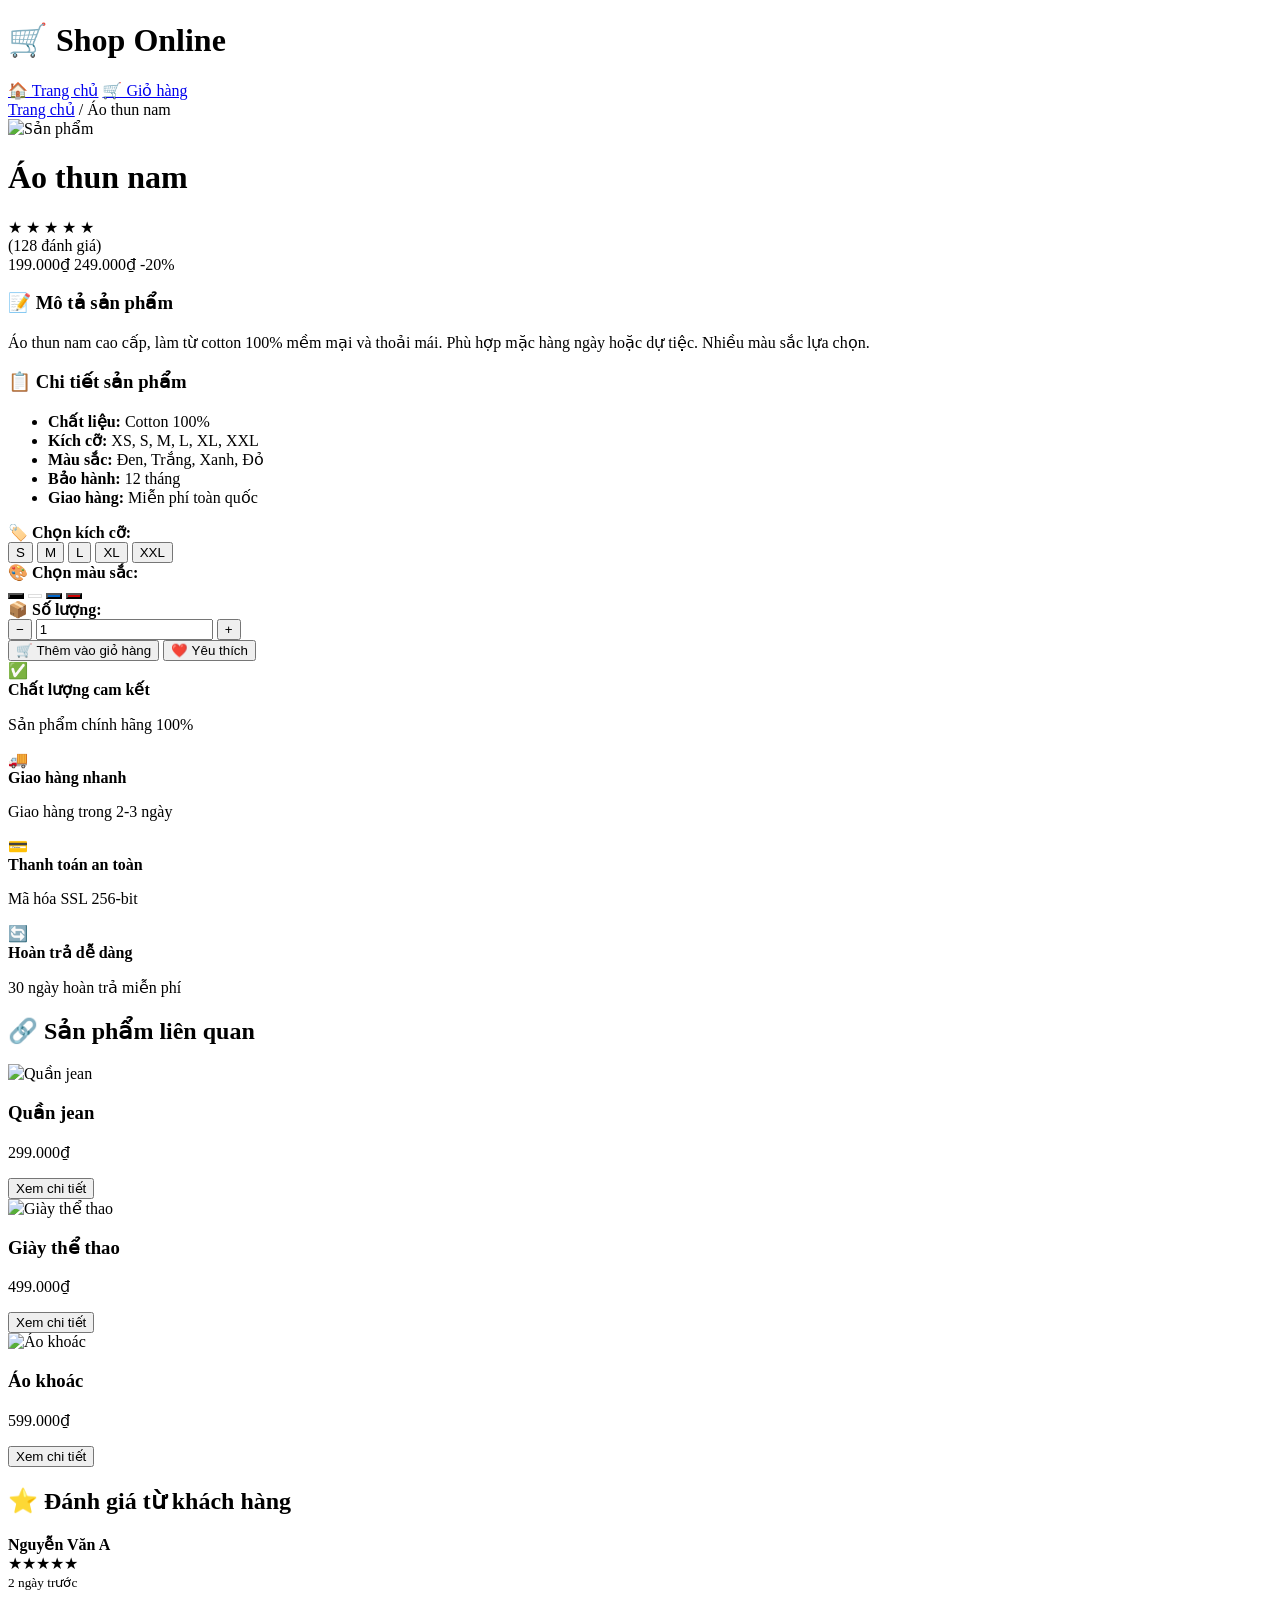
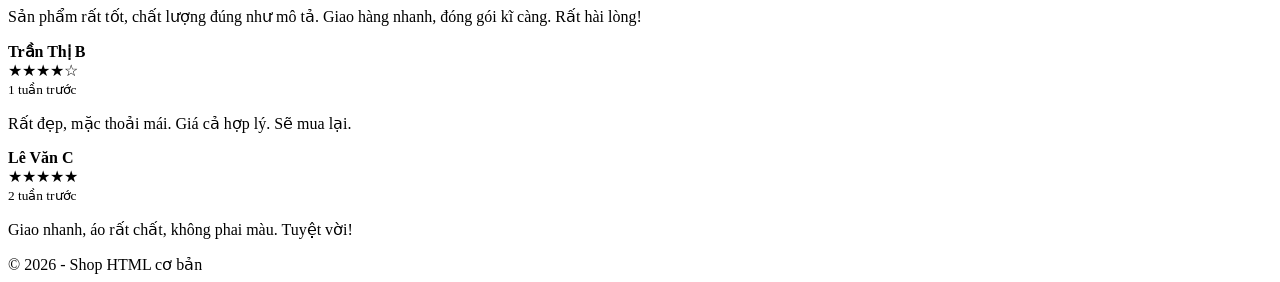
==== product-detail.html @ dede558c "feat: thêm chức năng detail.html" ====
<!DOCTYPE html>
<html lang="vi">
<head>
    <meta charset="UTF-8">
    <meta name="viewport" content="width=device-width, initial-scale=1.0">
    <title>Chi Tiết Sản Phẩm</title>
    <link rel="stylesheet" href="css/site.css">
</head>
<body>

<header>
    <div class="header-content">
        <h1>🛒 Shop Online</h1>
        <nav class="nav">
            <a href="index.html" class="nav-link">🏠 Trang chủ</a>
            <a href="cart.html" class="nav-link">
                🛒 Giỏ hàng
                <span id="cart-count" class="cart-badge" style="display: none;">0</span>
            </a>
        </nav>
    </div>
</header>

<main class="product-detail-container">
    <div class="breadcrumb">
        <a href="index.html">Trang chủ</a>
        <span>/</span>
        <span id="breadcrumb-name">Sản phẩm</span>
    </div>

    <div class="product-detail">
        <div class="product-image">
            <img id="product-image" src="images/product1.jpg" alt="Sản phẩm">
        </div>

        <div class="product-info">
            <h1 id="product-name">Sản phẩm</h1>
            
            <div class="product-rating">
                <div class="stars">
                    <span class="star filled">★</span>
                    <span class="star filled">★</span>
                    <span class="star filled">★</span>
                    <span class="star filled">★</span>
                    <span class="star half">★</span>
                </div>
                <span class="rating-text">(128 đánh giá)</span>
            </div>

            <div class="product-price">
                <span id="product-price" class="main-price">199.000₫</span>
                <span class="original-price">249.000₫</span>
                <span class="discount">-20%</span>
            </div>

            <div class="product-description">
                <h3>📝 Mô tả sản phẩm</h3>
                <p id="product-desc">
                    Sản phẩm chất lượng cao, được làm từ vật liệu premium, đảm bảo độ bền và thoải mái khi sử dụng. 
                    Phù hợp cho mọi lứa tuổi, mọi mùa trong năm. Giặt máy, nhanh khô, không phai màu.
                </p>
            </div>

            <div class="product-details">
                <h3>📋 Chi tiết sản phẩm</h3>
                <ul id="product-details-list">
                    <li><strong>Chất liệu:</strong> Cotton 100%</li>
                    <li><strong>Kích cỡ:</strong> XS, S, M, L, XL, XXL</li>
                    <li><strong>Màu sắc:</strong> Đen, Trắng, Xanh, Đỏ</li>
                    <li><strong>Bảo hành:</strong> 12 tháng</li>
                    <li><strong>Giao hàng:</strong> Miễn phí toàn quốc</li>
                </ul>
            </div>

            <div class="product-selection">
                <div class="size-selector">
                    <label>🏷️ <strong>Chọn kích cỡ:</strong></label>
                    <div class="size-options">
                        <button class="size-btn" data-size="S">S</button>
                        <button class="size-btn" data-size="M">M</button>
                        <button class="size-btn active" data-size="L">L</button>
                        <button class="size-btn" data-size="XL">XL</button>
                        <button class="size-btn" data-size="XXL">XXL</button>
                    </div>
                </div>

                <div class="color-selector">
                    <label>🎨 <strong>Chọn màu sắc:</strong></label>
                    <div class="color-options">
                        <button class="color-btn active" style="background-color: #000;" title="Đen"></button>
                        <button class="color-btn" style="background-color: #FFF; border: 1px solid #ddd;" title="Trắng"></button>
                        <button class="color-btn" style="background-color: #0066cc;" title="Xanh"></button>
                        <button class="color-btn" style="background-color: #cc0000;" title="Đỏ"></button>
                    </div>
                </div>

                <div class="quantity-selector">
                    <label><strong>📦 Số lượng:</strong></label>
                    <div class="quantity-control">
                        <button id="qty-minus" class="qty-btn">−</button>
                        <input id="qty-input" type="number" value="1" min="1">
                        <button id="qty-plus" class="qty-btn">+</button>
                    </div>
                </div>
            </div>

            <div class="product-actions">
                <button class="btn-danger" id="add-to-cart-btn">🛒 Thêm vào giỏ hàng</button>
                <button class="btn-secondary">❤️ Yêu thích</button>
            </div>

            <div class="product-benefits">
                <div class="benefit">
                    <span class="benefit-icon">✅</span>
                    <div>
                        <strong>Chất lượng cam kết</strong>
                        <p>Sản phẩm chính hãng 100%</p>
                    </div>
                </div>
                <div class="benefit">
                    <span class="benefit-icon">🚚</span>
                    <div>
                        <strong>Giao hàng nhanh</strong>
                        <p>Giao hàng trong 2-3 ngày</p>
                    </div>
                </div>
                <div class="benefit">
                    <span class="benefit-icon">💳</span>
                    <div>
                        <strong>Thanh toán an toàn</strong>
                        <p>Mã hóa SSL 256-bit</p>
                    </div>
                </div>
                <div class="benefit">
                    <span class="benefit-icon">🔄</span>
                    <div>
                        <strong>Hoàn trả dễ dàng</strong>
                        <p>30 ngày hoàn trả miễn phí</p>
                    </div>
                </div>
            </div>
        </div>
    </div>

    <div class="related-products">
        <h2>🔗 Sản phẩm liên quan</h2>
        <div class="related-grid">
            <div class="product-card">
                <img src="images/product2.jpg" alt="Quần jean">
                <h3>Quần jean</h3>
                <p class="price">299.000₫</p>
                <button class="btn-primary">Xem chi tiết</button>
            </div>
            <div class="product-card">
                <img src="images/product3.jpg" alt="Giày thể thao">
                <h3>Giày thể thao</h3>
                <p class="price">499.000₫</p>
                <button class="btn-primary">Xem chi tiết</button>
            </div>
            <div class="product-card">
                <img src="images/product4.jpg" alt="Áo khoác">
                <h3>Áo khoác</h3>
                <p class="price">599.000₫</p>
                <button class="btn-primary">Xem chi tiết</button>
            </div>
        </div>
    </div>

    <div class="reviews-section">
        <h2>⭐ Đánh giá từ khách hàng</h2>
        <div class="review-item">
            <div class="reviewer-info">
                <strong>Nguyễn Văn A</strong>
                <div class="review-stars">★★★★★</div>
                <small>2 ngày trước</small>
            </div>
            <p class="review-text">Sản phẩm rất tốt, chất lượng đúng như mô tả. Giao hàng nhanh, đóng gói kĩ càng. Rất hài lòng!</p>
        </div>
        
        <div class="review-item">
            <div class="reviewer-info">
                <strong>Trần Thị B</strong>
                <div class="review-stars">★★★★☆</div>
                <small>1 tuần trước</small>
            </div>
            <p class="review-text">Rất đẹp, mặc thoải mái. Giá cả hợp lý. Sẽ mua lại.</p>
        </div>

        <div class="review-item">
            <div class="reviewer-info">
                <strong>Lê Văn C</strong>
                <div class="review-stars">★★★★★</div>
                <small>2 tuần trước</small>
            </div>
            <p class="review-text">Giao nhanh, áo rất chất, không phai màu. Tuyệt vời!</p>
        </div>
    </div>
</main>

<footer>
    © 2026 - Shop HTML cơ bản
</footer>

<script src="js/script.js"></script>
<script>
    // Sample product data
    const products = {
        'ao-thun-nam': {
            name: 'Áo thun nam',
            price: '199.000',
            originalPrice: '249.000',
            image: 'images/product1.jpg',
            description: 'Áo thun nam cao cấp, làm từ cotton 100% mềm mại và thoải mái. Phù hợp mặc hàng ngày hoặc dự tiệc. Nhiều màu sắc lựa chọn.',
            details: [
                '<strong>Chất liệu:</strong> Cotton 100%',
                '<strong>Kích cỡ:</strong> XS, S, M, L, XL, XXL',
                '<strong>Màu sắc:</strong> Đen, Trắng, Xanh, Đỏ',
                '<strong>Bảo hành:</strong> 12 tháng',
                '<strong>Giao hàng:</strong> Miễn phí toàn quốc'
            ]
        },
        'quan-jean': {
            name: 'Quần jean',
            price: '299.000',
            originalPrice: '349.000',
            image: 'images/product2.jpg',
            description: 'Quần jean nam phong cách, vải denim chất lượng cao. Thoải mái, bền và thời trang cho các hoạt động hàng ngày.',
            details: [
                '<strong>Chất liệu:</strong> Denim 98% cotton, 2% spandex',
                '<strong>Kích cỡ:</strong> 28-40',
                '<strong>Màu sắc:</strong> Xanh nhạt, Xanh đậm, Đen',
                '<strong>Bảo hành:</strong> 6 tháng',
                '<strong>Giao hàng:</strong> Miễn phí toàn quốc'
            ]
        },
        'giay-the-thao': {
            name: 'Giày thể thao',
            price: '499.000',
            originalPrice: '599.000',
            image: 'images/product3.jpg',
            description: 'Giày thể thao cao cấp với công nghệ đệm hỗ trợ. Nhẹ, thoáng khí, phù hợp chạy bộ, tập luyện và mặc hàng ngày.',
            details: [
                '<strong>Chất liệu:</strong> Mesh + Rubber',
                '<strong>Kích cỡ:</strong> 35-45',
                '<strong>Màu sắc:</strong> Trắng, Đen, Xanh, Đỏ',
                '<strong>Bảo hành:</strong> 12 tháng',
                '<strong>Giao hàng:</strong> Miễn phí toàn quốc'
            ]
        },
        'ao-khoac': {
            name: 'Áo khoác',
            price: '599.000',
            originalPrice: '749.000',
            image: 'images/product4.jpg',
            description: 'Áo khoác thời trang, chống nước và gió. Thiết kế hiện đại, phù hợp tất cả mùa, đặc biệt mùa thu đông.',
            details: [
                '<strong>Chất liệu:</strong> 100% Polyester + lớp lót fleece',
                '<strong>Kích cỡ:</strong> XS, S, M, L, XL, XXL',
                '<strong>Màu sắc:</strong> Đen, Xanh, Xám, Be',
                '<strong>Bảo hành:</strong> 12 tháng',
                '<strong>Giao hàng:</strong> Miễn phí toàn quốc'
            ]
        }
    };

    // Get product from URL parameter
    function getProductFromURL() {
        const params = new URLSearchParams(window.location.search);
        return params.get('product') || 'ao-thun-nam';
    }

    // Load product details
    function loadProductDetail() {
        const productKey = getProductFromURL();
        const product = products[productKey];

        if (product) {
            document.getElementById('product-name').textContent = product.name;
            document.getElementById('product-image').src = product.image;
            document.getElementById('product-price').textContent = product.price + '₫';
            document.getElementById('product-desc').textContent = product.description;
            document.getElementById('breadcrumb-name').textContent = product.name;
            document.querySelector('.original-price').textContent = product.originalPrice + '₫';

            // Update details list
            const detailsList = document.getElementById('product-details-list');
            detailsList.innerHTML = product.details.map(detail => `<li>${detail}</li>`).join('');
        }
    }

    // Quantity control
    document.getElementById('qty-plus').addEventListener('click', function() {
        const input = document.getElementById('qty-input');
        input.value = parseInt(input.value) + 1;
    });

    document.getElementById('qty-minus').addEventListener('click', function() {
        const input = document.getElementById('qty-input');
        if (parseInt(input.value) > 1) {
            input.value = parseInt(input.value) - 1;
        }
    });

    // Size selection
    document.querySelectorAll('.size-btn').forEach(btn => {
        btn.addEventListener('click', function() {
            document.querySelectorAll('.size-btn').forEach(b => b.classList.remove('active'));
            this.classList.add('active');
        });
    });

    // Color selection
    document.querySelectorAll('.color-btn').forEach(btn => {
        btn.addEventListener('click', function() {
            document.querySelectorAll('.color-btn').forEach(b => b.classList.remove('active'));
            this.classList.add('active');
        });
    });

    // Add to cart
    document.getElementById('add-to-cart-btn').addEventListener('click', function() {
        const productKey = getProductFromURL();
        const product = products[productKey];
        const quantity = document.getElementById('qty-input').value;
        const size = document.querySelector('.size-btn.active').dataset.size;
        
        alert(`✅ Đã thêm ${quantity} x ${product.name} (Size: ${size}) vào giỏ hàng!`);
    });

    // Load product on page load
    window.addEventListener('DOMContentLoaded', loadProductDetail);
</script>
</body>
</html>
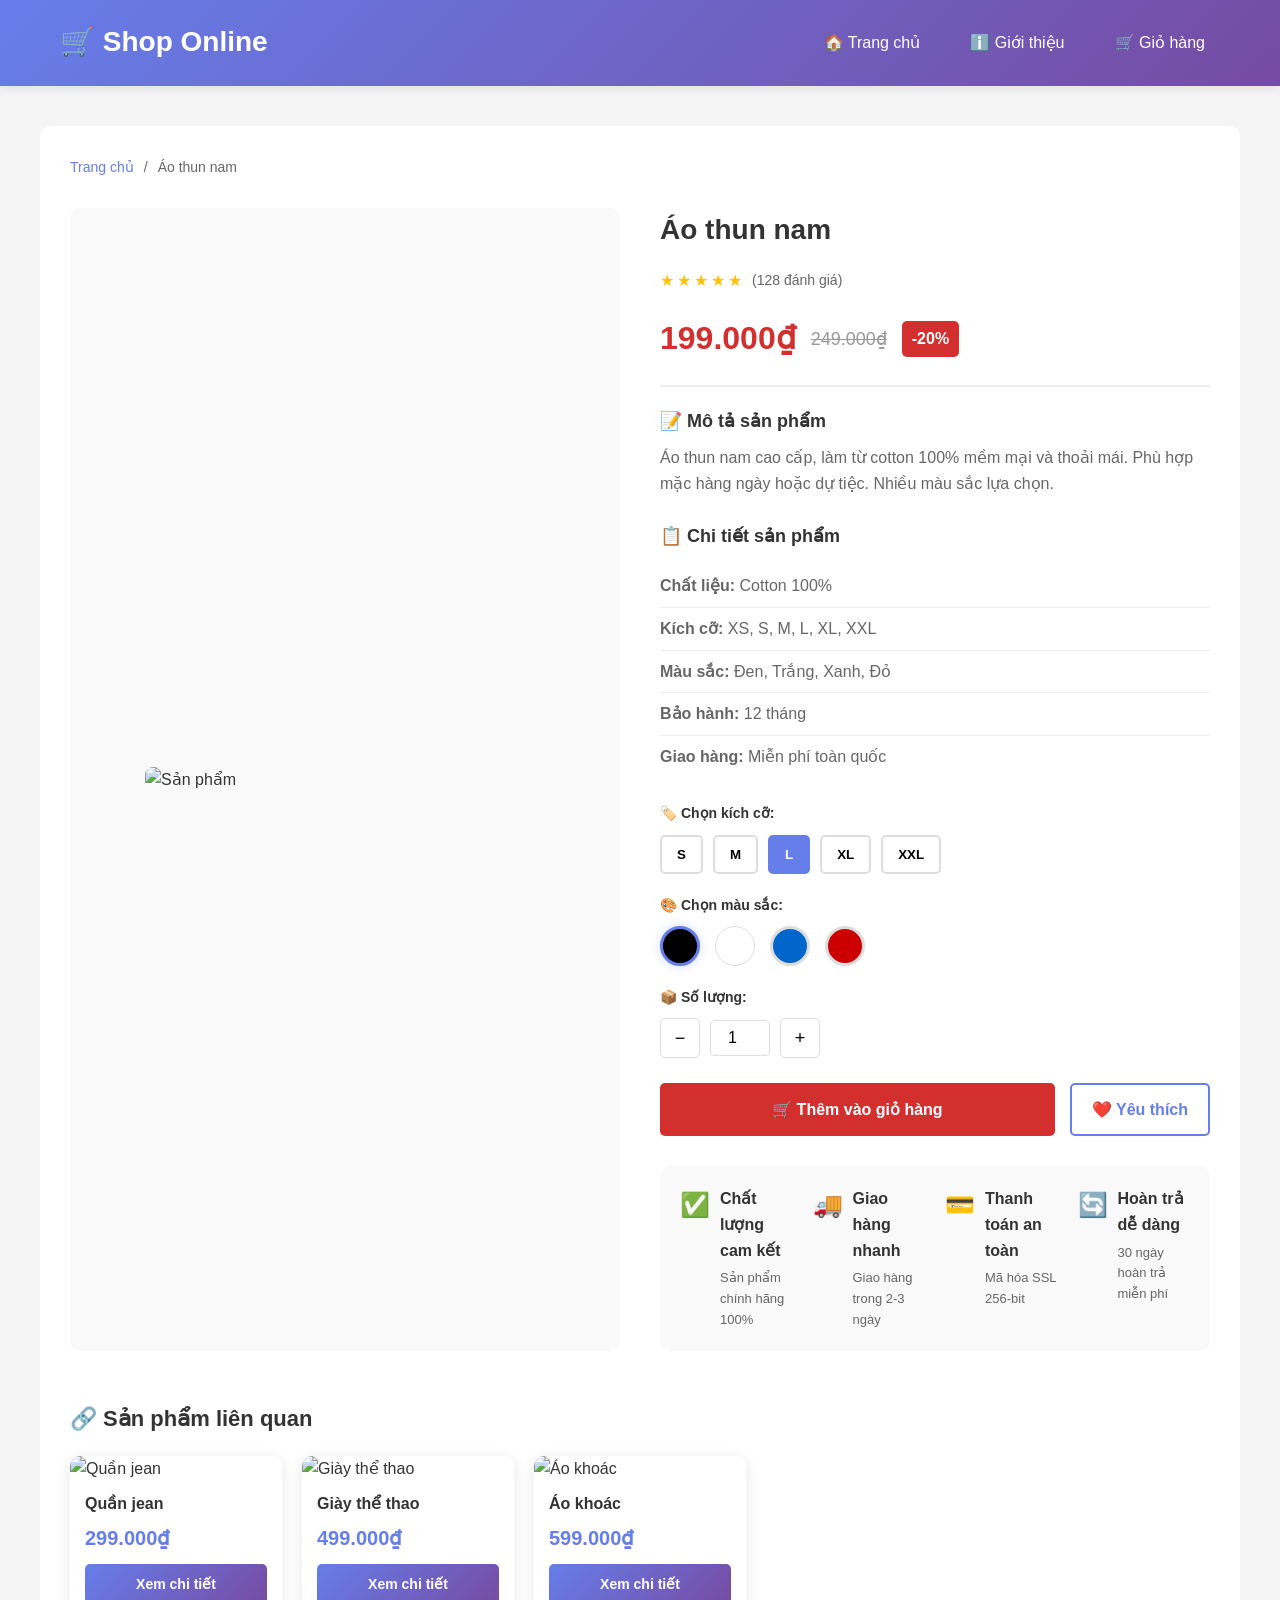
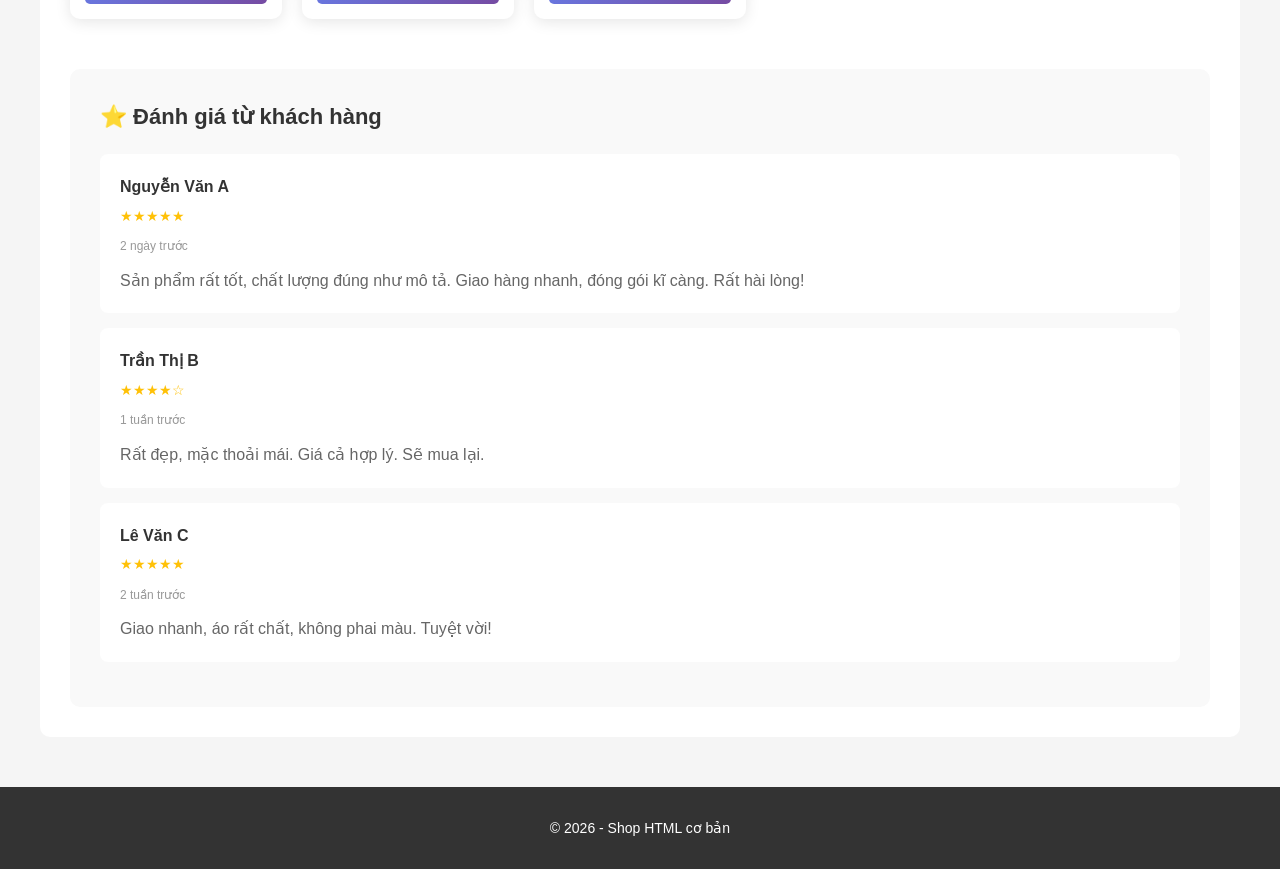
==== commit a0b47a3e: "fix: fix logic" ====
--- a/product-detail.html
+++ b/product-detail.html
@@ -13,7 +13,8 @@
         <h1>🛒 Shop Online</h1>
         <nav class="nav">
             <a href="index.html" class="nav-link">🏠 Trang chủ</a>
-            <a href="cart.html" class="nav-link">
+            <a href="about.html" class="nav-link">ℹ️ Giới thiệu</a>
+            <a href="order.html" class="nav-link">
                 🛒 Giỏ hàng
                 <span id="cart-count" class="cart-badge" style="display: none;">0</span>
             </a>
@@ -323,12 +324,56 @@
         const product = products[productKey];
         const quantity = document.getElementById('qty-input').value;
         const size = document.querySelector('.size-btn.active').dataset.size;
+        const color = document.querySelector('.color-btn.active').title;
         
-        alert(`✅ Đã thêm ${quantity} x ${product.name} (Size: ${size}) vào giỏ hàng!`);
-    });
-
-    // Load product on page load
-    window.addEventListener('DOMContentLoaded', loadProductDetail);
+        // Get cart from localStorage
+        const cart = localStorage.getItem('cart') ? JSON.parse(localStorage.getItem('cart')) : [];
+        
+        // Check if product already exists in cart
+        const existingItem = cart.find(item => 
+            item.productKey === productKey && item.size === size && item.color === color
+        );
+
+        if (existingItem) {
+            existingItem.quantity += parseInt(quantity);
+        } else {
+            cart.push({
+                productKey: productKey,
+                name: product.name,
+                price: product.price,
+                image: product.image,
+                size: size,
+                color: color,
+                quantity: parseInt(quantity)
+            });
+        }
+
+        // Save to localStorage
+        localStorage.setItem('cart', JSON.stringify(cart));
+        updateCartBadge();
+
+        alert(`✅ Đã thêm ${quantity} x ${product.name} (Size: ${size}, Màu: ${color}) vào giỏ hàng!`);
+    });
+
+    // Update cart badge
+    function updateCartBadge() {
+        const cart = localStorage.getItem('cart') ? JSON.parse(localStorage.getItem('cart')) : [];
+        const totalItems = cart.reduce((sum, item) => sum + item.quantity, 0);
+        const badgeEl = document.getElementById('cart-count');
+        
+        if (totalItems > 0) {
+            badgeEl.style.display = 'inline';
+            badgeEl.textContent = totalItems;
+        } else {
+            badgeEl.style.display = 'none';
+        }
+    }
+
+    // Load cart on page load
+    window.addEventListener('DOMContentLoaded', function() {
+        loadProductDetail();
+        updateCartBadge();
+    });
 </script>
 </body>
 </html>
--- a/css/site.css
+++ b/css/site.css
@@ -0,0 +1,664 @@
+* {
+    margin: 0;
+    padding: 0;
+    box-sizing: border-box;
+}
+
+body {
+    font-family: 'Segoe UI', Tahoma, Geneva, Verdana, sans-serif;
+    background-color: #f5f5f5;
+    color: #333;
+    line-height: 1.6;
+}
+
+/* Header Styles */
+header {
+    background: linear-gradient(135deg, #667eea 0%, #764ba2 100%);
+    color: white;
+    padding: 20px 0;
+    box-shadow: 0 2px 10px rgba(0, 0, 0, 0.1);
+    margin-bottom: 40px;
+}
+
+.header-content {
+    max-width: 1200px;
+    margin: 0 auto;
+    padding: 0 20px;
+    display: flex;
+    justify-content: space-between;
+    align-items: center;
+}
+
+header h1 {
+    font-size: 28px;
+    font-weight: 600;
+}
+
+header p {
+    text-align: center;
+    font-size: 14px;
+    font-style: italic;
+    opacity: 0.9;
+    margin-top: 10px;
+}
+
+/* Navigation */
+.nav {
+    display: flex;
+    gap: 20px;
+}
+
+.nav-link {
+    color: white;
+    text-decoration: none;
+    padding: 10px 15px;
+    border-radius: 5px;
+    transition: all 0.3s ease;
+    position: relative;
+}
+
+.nav-link:hover {
+    background-color: rgba(255, 255, 255, 0.2);
+}
+
+.nav-link.active {
+    background-color: rgba(255, 255, 255, 0.3);
+    font-weight: 600;
+}
+
+.cart-badge {
+    background-color: #ff4757;
+    color: white;
+    border-radius: 50%;
+    padding: 2px 6px;
+    font-size: 12px;
+    font-weight: bold;
+    margin-left: 5px;
+}
+
+/* Main Content */
+main {
+    max-width: 1200px;
+    margin: 0 auto;
+    padding: 0 20px;
+    margin-bottom: 50px;
+}
+
+/* Product List */
+.product-list {
+    display: grid;
+    grid-template-columns: repeat(auto-fill, minmax(250px, 1fr));
+    gap: 25px;
+}
+
+/* Product Card */
+.product {
+    background: white;
+    border-radius: 10px;
+    overflow: hidden;
+    box-shadow: 0 3px 15px rgba(0, 0, 0, 0.1);
+    transition: transform 0.3s ease, box-shadow 0.3s ease;
+    display: flex;
+    flex-direction: column;
+}
+
+.product:hover {
+    transform: translateY(-5px);
+    box-shadow: 0 8px 25px rgba(0, 0, 0, 0.15);
+}
+
+.product img {
+    width: 100%;
+    height: 200px;
+    object-fit: cover;
+    background-color: #e0e0e0;
+}
+
+.product h3 {
+    padding: 15px 15px 5px;
+    font-size: 18px;
+    font-weight: 600;
+    color: #333;
+}
+
+.price {
+    padding: 0 15px 10px;
+    font-size: 20px;
+    font-weight: bold;
+    color: #667eea;
+}
+
+/* Button Styles */
+.btn-primary {
+    margin: auto 15px 15px;
+    padding: 12px 20px;
+    background: linear-gradient(135deg, #667eea 0%, #764ba2 100%);
+    color: white;
+    border: none;
+    border-radius: 5px;
+    font-size: 14px;
+    font-weight: 600;
+    cursor: pointer;
+    transition: all 0.3s ease;
+}
+
+.btn-primary:hover {
+    transform: scale(1.05);
+    box-shadow: 0 5px 15px rgba(102, 126, 234, 0.4);
+}
+
+.btn-primary:active {
+    transform: scale(0.98);
+}
+
+/* Footer */
+footer {
+    background-color: #333;
+    color: white;
+    text-align: center;
+    padding: 30px 20px;
+    margin-top: 50px;
+    font-size: 14px;
+}
+
+/* Responsive Design */
+@media (max-width: 768px) {
+    .header-content {
+        flex-direction: column;
+        gap: 15px;
+    }
+    
+    header h1 {
+        font-size: 24px;
+    }
+    
+    .nav {
+        flex-direction: column;
+        gap: 10px;
+    }
+    
+    .nav-link {
+        width: 100%;
+        text-align: center;
+    }
+    
+    .product-list {
+        grid-template-columns: repeat(auto-fill, minmax(200px, 1fr));
+        gap: 15px;
+    }
+}
+
+@media (max-width: 480px) {
+    .product-list {
+        grid-template-columns: 1fr;
+    }
+    
+    header h1 {
+        font-size: 20px;
+    }
+}
+
+/* Product Detail Page */
+.product-detail-container {
+    background: white;
+    border-radius: 10px;
+    padding: 30px;
+    margin: 30px auto;
+    max-width: 1200px;
+}
+
+.breadcrumb {
+    display: flex;
+    gap: 10px;
+    margin-bottom: 30px;
+    font-size: 14px;
+    color: #666;
+}
+
+.breadcrumb a {
+    color: #667eea;
+    text-decoration: none;
+}
+
+.breadcrumb a:hover {
+    text-decoration: underline;
+}
+
+.product-detail {
+    display: grid;
+    grid-template-columns: 1fr 1fr;
+    gap: 40px;
+    margin-bottom: 50px;
+}
+
+.product-image {
+    display: flex;
+    align-items: center;
+    justify-content: center;
+    background: #f9f9f9;
+    border-radius: 10px;
+    padding: 20px;
+}
+
+.product-image img {
+    width: 100%;
+    max-width: 400px;
+    height: auto;
+    border-radius: 8px;
+}
+
+.product-info h1 {
+    font-size: 28px;
+    margin-bottom: 15px;
+    color: #333;
+}
+
+.product-rating {
+    display: flex;
+    gap: 10px;
+    align-items: center;
+    margin-bottom: 20px;
+}
+
+.stars {
+    display: flex;
+    gap: 3px;
+}
+
+.star {
+    color: #ddd;
+    font-size: 16px;
+}
+
+.star.filled {
+    color: #ffc107;
+}
+
+.star.half {
+    color: #ffc107;
+}
+
+.rating-text {
+    color: #666;
+    font-size: 14px;
+}
+
+.product-price {
+    display: flex;
+    gap: 15px;
+    align-items: center;
+    margin-bottom: 20px;
+    padding-bottom: 20px;
+    border-bottom: 2px solid #eee;
+}
+
+.main-price {
+    font-size: 32px;
+    font-weight: bold;
+    color: #d32f2f;
+}
+
+.original-price {
+    font-size: 18px;
+    color: #999;
+    text-decoration: line-through;
+}
+
+.discount {
+    background-color: #d32f2f;
+    color: white;
+    padding: 5px 10px;
+    border-radius: 5px;
+    font-weight: bold;
+}
+
+.product-description {
+    margin-bottom: 25px;
+}
+
+.product-description h3 {
+    font-size: 18px;
+    margin-bottom: 10px;
+    color: #333;
+}
+
+.product-description p {
+    color: #666;
+    line-height: 1.6;
+}
+
+.product-details {
+    margin-bottom: 25px;
+}
+
+.product-details h3 {
+    font-size: 18px;
+    margin-bottom: 15px;
+    color: #333;
+}
+
+.product-details ul {
+    list-style: none;
+    padding: 0;
+}
+
+.product-details li {
+    padding: 8px 0;
+    color: #666;
+    border-bottom: 1px solid #eee;
+}
+
+.product-details li:last-child {
+    border-bottom: none;
+}
+
+.product-selection {
+    margin-bottom: 25px;
+}
+
+.size-selector,
+.color-selector,
+.quantity-selector {
+    margin-bottom: 20px;
+}
+
+.size-selector label,
+.color-selector label,
+.quantity-selector label {
+    display: block;
+    margin-bottom: 10px;
+    font-size: 14px;
+}
+
+.size-options {
+    display: flex;
+    gap: 10px;
+    flex-wrap: wrap;
+}
+
+.size-btn {
+    padding: 10px 15px;
+    border: 2px solid #ddd;
+    background: white;
+    border-radius: 5px;
+    cursor: pointer;
+    transition: all 0.3s ease;
+    font-weight: 600;
+}
+
+.size-btn:hover {
+    border-color: #667eea;
+}
+
+.size-btn.active {
+    background: #667eea;
+    color: white;
+    border-color: #667eea;
+}
+
+.color-options {
+    display: flex;
+    gap: 15px;
+}
+
+.color-btn {
+    width: 40px;
+    height: 40px;
+    border-radius: 50%;
+    border: 3px solid #ddd;
+    cursor: pointer;
+    transition: all 0.3s ease;
+}
+
+.color-btn:hover {
+    transform: scale(1.1);
+}
+
+.color-btn.active {
+    border-color: #667eea;
+    box-shadow: 0 0 10px rgba(102, 126, 234, 0.3);
+}
+
+.quantity-control {
+    display: flex;
+    gap: 10px;
+    align-items: center;
+}
+
+.qty-btn {
+    width: 40px;
+    height: 40px;
+    border: 1px solid #ddd;
+    background: white;
+    border-radius: 5px;
+    cursor: pointer;
+    font-size: 18px;
+    transition: all 0.2s ease;
+}
+
+.qty-btn:hover {
+    background: #f0f0f0;
+    border-color: #667eea;
+}
+
+#qty-input {
+    width: 60px;
+    padding: 8px;
+    border: 1px solid #ddd;
+    border-radius: 5px;
+    text-align: center;
+    font-size: 16px;
+}
+
+.product-actions {
+    display: flex;
+    gap: 15px;
+    margin-bottom: 30px;
+}
+
+.btn-danger {
+    flex: 1;
+    padding: 15px 20px;
+    background: #d32f2f;
+    color: white;
+    border: none;
+    border-radius: 5px;
+    font-size: 16px;
+    font-weight: 600;
+    cursor: pointer;
+    transition: all 0.3s ease;
+}
+
+.btn-danger:hover {
+    background: #b71c1c;
+    box-shadow: 0 5px 15px rgba(211, 47, 47, 0.3);
+}
+
+.btn-secondary {
+    padding: 15px 20px;
+    background: white;
+    color: #667eea;
+    border: 2px solid #667eea;
+    border-radius: 5px;
+    font-size: 16px;
+    font-weight: 600;
+    cursor: pointer;
+    transition: all 0.3s ease;
+}
+
+.btn-secondary:hover {
+    background: #f0f0ff;
+}
+
+.product-benefits {
+    display: grid;
+    grid-template-columns: repeat(4, 1fr);
+    gap: 20px;
+    padding: 20px;
+    background: #f9f9f9;
+    border-radius: 10px;
+}
+
+.benefit {
+    display: flex;
+    gap: 10px;
+}
+
+.benefit-icon {
+    font-size: 24px;
+    min-width: 30px;
+}
+
+.benefit strong {
+    display: block;
+    margin-bottom: 5px;
+    color: #333;
+}
+
+.benefit p {
+    font-size: 13px;
+    color: #666;
+}
+
+/* Related Products */
+.related-products {
+    margin-bottom: 50px;
+}
+
+.related-products h2 {
+    font-size: 22px;
+    margin-bottom: 20px;
+    color: #333;
+}
+
+.related-grid {
+    display: grid;
+    grid-template-columns: repeat(auto-fill, minmax(200px, 1fr));
+    gap: 20px;
+}
+
+.product-card {
+    background: white;
+    border-radius: 10px;
+    overflow: hidden;
+    box-shadow: 0 3px 15px rgba(0, 0, 0, 0.1);
+    transition: transform 0.3s ease;
+}
+
+.product-card:hover {
+    transform: translateY(-5px);
+}
+
+.product-card img {
+    width: 100%;
+    height: 150px;
+    object-fit: cover;
+}
+
+.product-card h3 {
+    padding: 10px 15px 5px;
+    font-size: 16px;
+}
+
+.product-card .price {
+    padding: 0 15px 10px;
+    color: #667eea;
+}
+
+.product-card .btn-primary {
+    margin: auto 15px 15px;
+    width: calc(100% - 30px);
+}
+
+/* Reviews Section */
+.reviews-section {
+    background: #f9f9f9;
+    padding: 30px;
+    border-radius: 10px;
+}
+
+.reviews-section h2 {
+    font-size: 22px;
+    margin-bottom: 20px;
+    color: #333;
+}
+
+.review-item {
+    background: white;
+    padding: 20px;
+    border-radius: 8px;
+    margin-bottom: 15px;
+}
+
+.reviewer-info {
+    margin-bottom: 10px;
+}
+
+.reviewer-info strong {
+    display: block;
+    margin-bottom: 5px;
+    color: #333;
+}
+
+.review-stars {
+    color: #ffc107;
+    font-size: 14px;
+    margin-bottom: 5px;
+}
+
+.reviewer-info small {
+    color: #999;
+    font-size: 12px;
+}
+
+.review-text {
+    color: #666;
+    line-height: 1.6;
+}
+
+/* Responsive for Product Detail */
+@media (max-width: 768px) {
+    .product-detail {
+        grid-template-columns: 1fr;
+        gap: 30px;
+    }
+    
+    .product-info h1 {
+        font-size: 22px;
+    }
+    
+    .main-price {
+        font-size: 24px;
+    }
+    
+    .product-benefits {
+        grid-template-columns: repeat(2, 1fr);
+    }
+    
+    .related-grid {
+        grid-template-columns: repeat(auto-fill, minmax(150px, 1fr));
+    }
+}
+
+@media (max-width: 480px) {
+    .product-detail-container {
+        padding: 15px;
+    }
+    
+    .product-actions {
+        flex-direction: column;
+    }
+    
+    .product-benefits {
+        grid-template-columns: 1fr;
+    }
+    
+    .size-options {
+        gap: 8px;
+    }
+    
+    .size-btn {
+        padding: 8px 12px;
+        font-size: 14px;
+    }
+}
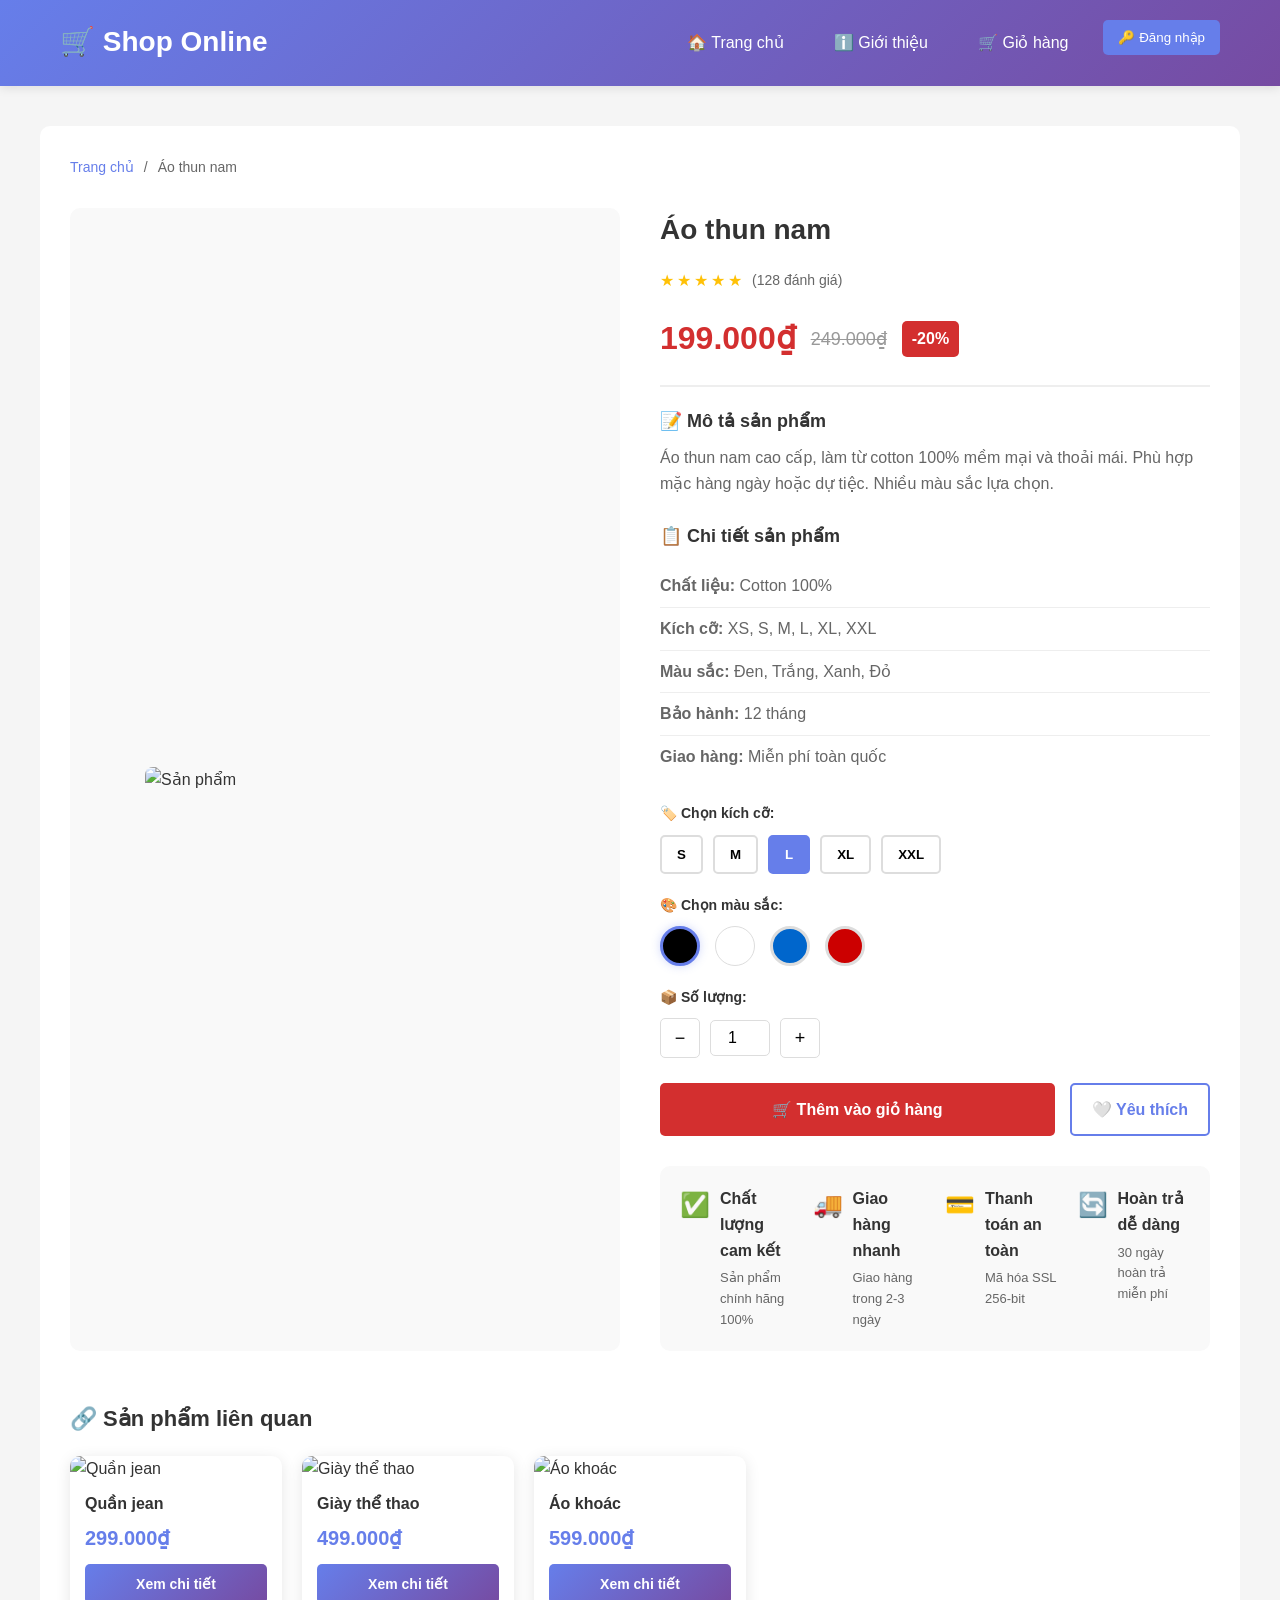
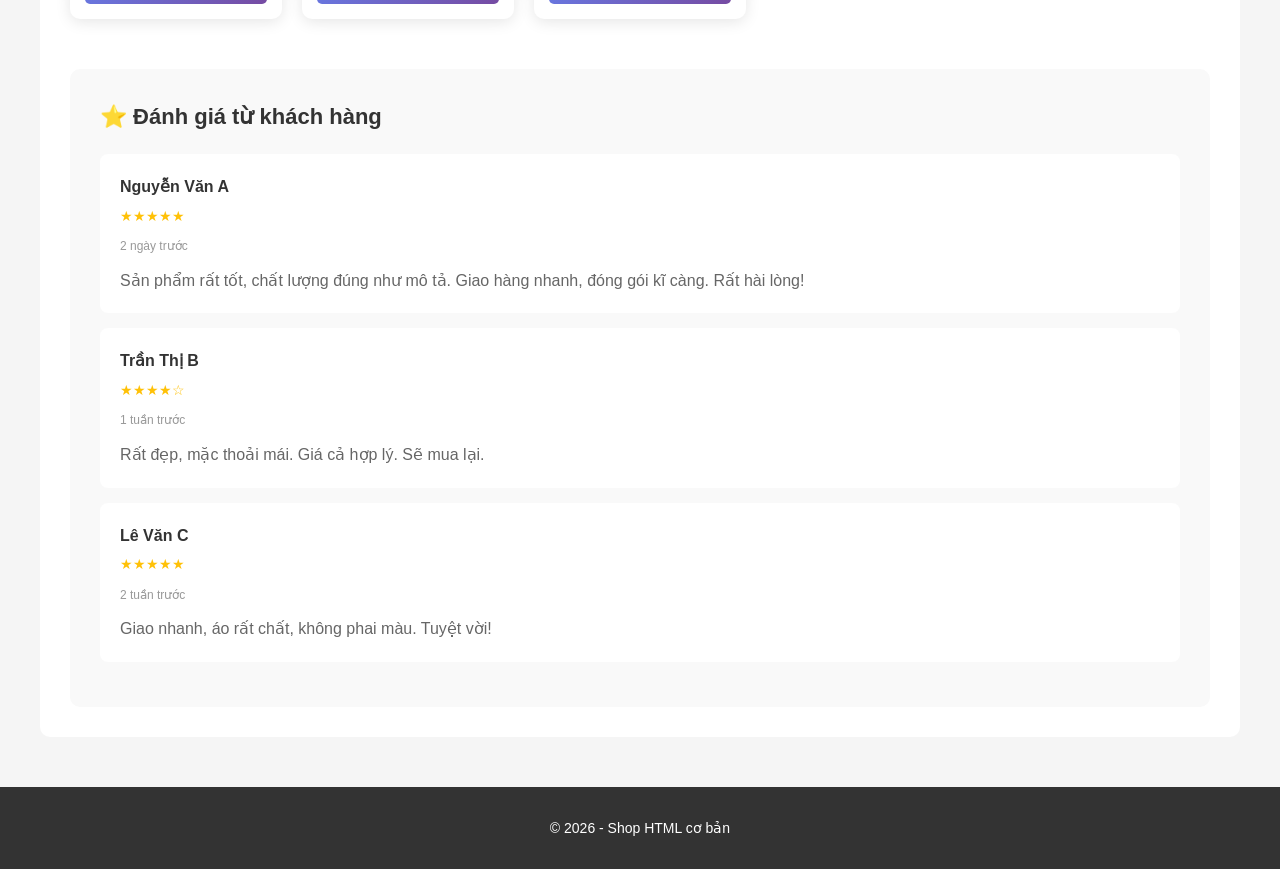
==== commit 621bd77b: "perf: cai thiện hiệu năng" ====
--- a/product-detail.html
+++ b/product-detail.html
@@ -18,6 +18,10 @@
                 🛒 Giỏ hàng
                 <span id="cart-count" class="cart-badge" style="display: none;">0</span>
             </a>
+            <div style="position: relative;">
+                <button id="authBtn" class="nav-link" onclick="toggleAuthMenu()" style="border: none; cursor: pointer; background: none;">🔑 Đăng nhập</button>
+                <div id="authMenu" style="display: none; position: absolute; top: 100%; right: 0; margin-top: 5px; z-index: 100;"></div>
+            </div>
         </nav>
     </div>
 </header>
@@ -107,7 +111,7 @@
 
             <div class="product-actions">
                 <button class="btn-danger" id="add-to-cart-btn">🛒 Thêm vào giỏ hàng</button>
-                <button class="btn-secondary">❤️ Yêu thích</button>
+                <button class="btn-secondary favorite-btn" id="favorite-btn" data-product-id="" onclick="toggleFavoritePage(event)">🤍 Yêu thích</button>
             </div>
 
             <div class="product-benefits">
@@ -286,6 +290,20 @@
             // Update details list
             const detailsList = document.getElementById('product-details-list');
             detailsList.innerHTML = product.details.map(detail => `<li>${detail}</li>`).join('');
+
+            // Set product ID for favorite button
+            const favoriteBtn = document.getElementById('favorite-btn');
+            favoriteBtn.dataset.productId = productKey;
+            
+            // Update favorite button display
+            const favorites = JSON.parse(localStorage.getItem('favorites')) || [];
+            if (favorites.includes(productKey)) {
+                favoriteBtn.classList.add('is-favorite');
+                favoriteBtn.textContent = '❤️ Yêu thích';
+            } else {
+                favoriteBtn.classList.remove('is-favorite');
+                favoriteBtn.textContent = '🤍 Yêu thích';
+            }
         }
     }
 
